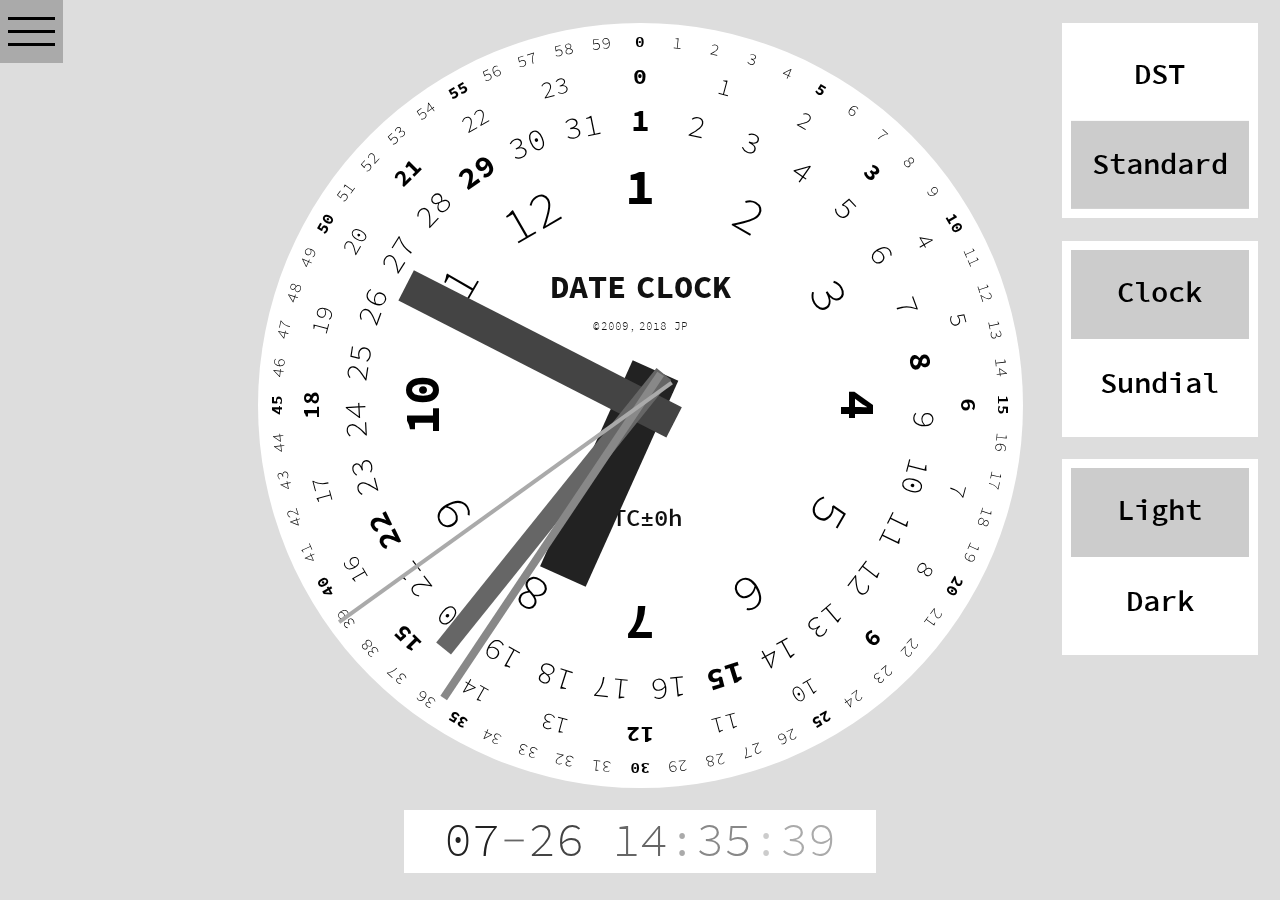
==== index.html @ 12a12283 "Update favicon per RFG. Fix DST bug." ====
<!DOCTYPE html>
<html lang="en">
    <head>
        <meta charset="UTF-8">
        <title>Date Clock | Analog layers of date and time. An holistic horologe of cyclic progression.</title>

        <!-- Base appearance. -->
        <meta name="viewport" content="initial-scale=1.0">
        <meta name="mobile-web-app-capable" content="yes">
        <meta name="apple-mobile-web-app-capable" content="yes">
        <meta name="apple-mobile-web-app-status-bar-style" content="black">
        <meta name="msapplication-navbutton-color" content="#777777">

        <!-- realfavicongenerator.net -->
        <link rel="apple-touch-icon" sizes="180x180" href="/apple-touch-icon.png?v=kPxzkAPK08">
        <link rel="icon" type="image/png" sizes="32x32" href="/favicon-32x32.png?v=kPxzkAPK08">
        <link rel="icon" type="image/png" sizes="16x16" href="/favicon-16x16.png?v=kPxzkAPK08">
        <link rel="manifest" href="/manifest.json?v=kPxzkAPK08">
        <link rel="mask-icon" href="/safari-pinned-tab.svg?v=kPxzkAPK08" color="#777777">
        <link rel="shortcut icon" href="/favicon.ico?v=kPxzkAPK08">
        <meta name="apple-mobile-web-app-title" content="Date Clock">
        <meta name="application-name" content="Date Clock">
        <meta name="msapplication-TileColor" content="#777777">
        <meta name="theme-color" content="#777777">

        <!-- SEO & share. -->
        <meta name="robots" content="index, follow">
        <meta name="description" content="Touch hands or digits to show names. Toggle time, orientation, and theme. Each dial is centrally aligned on its origin.">
        <meta name="keywords" content="lunisolar, lunasolar, lunarsolar, lunar solar, calendar clock, alternative calendar, alternative clock, analog calendar, analog clock, animated calendar, horologe, horological, horology, horologist, what time is it, what is time, natural time, cyclic time, holistic time, date time, datetime, date clock, dateclock second, minute, hour, day, month, dst, daylight saving time, daylight savings time, daylight shifting time, daylight shifted time, daylight shift time, dst, standard time, st, gregorian month, lunar month">
        <meta name="author" content="JP">
        <link rel="canonical" href="https://dateclock.net/">
        <meta property="og:type" content="website">
        <meta property="og:title" content="Date Clock">
        <meta property="og:description" content="Analog layers of date and time. An holistic horologe of cyclic progression. Touch hands or digits to show names. Toggle months, time, orientation, and theme. Each dial is centrally aligned on its origin.">
        <meta property="og:url" content="https://dateclock.net/">
        <meta property="og:image" content="https://dateclock.net/dateclock-preview.png">
        <meta property="og:image" content="https://dateclock.net/dateclock-dark-preview.png">
        <meta name="twitter:card" content="summary_large_image">
        <meta name="twitter:title" content="Date Clock">
        <meta name="twitter:description" content="Analog layers of date and time. An holistic horologe of cyclic progression. Toggle time, orientation, and theme.">
        <meta name="twitter:site" content="@DateClock">
        <meta name="twitter:image" content="https://dateclock.net/dateclock-preview.png">
        <script type="application/ld+json">
            {
                "@context": "http://schema.org",
                "@type": "WebSite",
                "name": "Date Clock",
                "description": "Analog layers of date and time. An holistic horologe of cyclic progression.",
                "url": "https://dateclock.net/",
                "sameAs": [
                    "https://twitter.com/DateClock",
                    "https://www.facebook.com/DateClock/"
                ],
                "logo": "https://dateclock.net/dateclock-logo-1.png",
                "image": [
                    "https://dateclock.net/screenshots/dateclock-dark.png",
                    "https://dateclock.net/screenshots/dateclock-highlight.png",
                    "https://dateclock.net/screenshots/dateclock-info-dark.png",
                    "https://dateclock.net/screenshots/dateclock-info.png",
                    "https://dateclock.net/screenshots/dateclock-sundial.png",
                    "https://dateclock.net/screenshots/dateclock-wide-dark.png",
                    "https://dateclock.net/screenshots/dateclock-wide.png",
                    "https://dateclock.net/screenshots/dateclock.png"
                ]
            }
        </script>

        <!-- Styles & scripts. -->
        <link rel="stylesheet" type="text/css" href="reset.css">
        <link rel="stylesheet" type="text/css" href="dateclock.css">
        <script async src="dateclock.js"></script>

        <!-- Analytics. -->
        <script async src="https://www.googletagmanager.com/gtag/js?id=UA-45587209-3"></script>
        <script>
            window.dataLayer = window.dataLayer || [];
            function gtag(){dataLayer.push(arguments);}
            gtag('js', new Date());
            gtag('config', 'UA-45587209-3');
        </script>

    </head>
    <body>
        <div class="wrap">

            <input id="toggle-panel" type="checkbox">
            <input id="toggle-month" type="checkbox">
            <input id="toggle-time" type="checkbox">
            <input id="toggle-orientation" type="checkbox">
            <input id="toggle-theme" type="checkbox">

            <div class="bg"></div>
            <div class="fg closed" id="fg"></div>

            <div class="panel" id="panel">
                <h1 class="panel-brand">DATE&#xa0;CLOCK</h1>
                <p class="panel-p">Analog layers of date and time. An holistic horologe of cyclic progression.</p>
                <p class="panel-p">Touch hands or digits to show names.</p>
                <p class="panel-p">Toggle:</p>
                <ul class="panel-ul">
                    <!-- <li class="panel-li">Gregorian vs lunar months.</li> -->
                    <li class="panel-li">Daylight Shifting (&#x201c;Saving&#x201d;) vs Standard&#xa0;Time.</li>
                    <li class="panel-li">Origin at top vs bottom.</li>
                    <li class="panel-li">Colors.</li>
                </ul>
                <p class="panel-p">Each dial is centrally aligned on its origin:</p>
                <ul class="panel-ul">
                    <li class="panel-li">First second of a minute is zero.</li>
                    <li class="panel-li">First minute of an hour is zero.</li>
                    <li class="panel-li">First hour of a day is zero.</li>
                    <li class="panel-li">First day of a month is one.</li>
                    <li class="panel-li">First month of a year is one.</li>
                </ul>
                <p class="panel-p panel-copyright">&#xa9;&#x200A;2009,&#x2004;2018&#x0020;JP</p>
                <p class="panel-p panel-email"><a href="#email" onclick="this.href = 'mailto:' + this.innerHTML.split('').reverse().join('')" style="unicode-bidi: bidi-override; direction: rtl;" target="_blank" title=".Send an email">moc.liamg@kcolcetad</a>&#x200E;</p>
                <nav style="display:none;"><a href="sketches/index.html" title="View sketches.">Sketches</a></nav>
            </div>

            <label class="toggle-label-panel" id="toggle-label-panel" for="toggle-panel" title="View Info"><span></span></label>

            <div class="dial">
                <p class="supertitle" id="supertitle-month">Month</p>
                <p class="supertitle" id="supertitle-day">Day</p>
                <p class="supertitle" id="supertitle-hour">Hour</p>
                <p class="supertitle" id="supertitle-minute">Minute</p>
                <p class="supertitle" id="supertitle-second">Second</p>

                <h1 class="dial-brand">DATE&#x2004;CLOCK</h1>
                <p class="dial-copyright">&#xa9;&#x200A;2009,&#x2004;2018&#x0020;JP</p>
                <p class="utc-offset" id="utc-offset">UTC&#xb1;0.0h</p>
            </div>

            <div class="display-analog">
                <div class="rule rule-hori"></div>
                <div class="rule rule-vert"></div>

                <p class="pip pip-month" id="pip-month"></p>
                <p class="pip pip-day" id="pip-day"></p>
                <p class="pip pip-hour" id="pip-hour"></p>
                <p class="pip pip-minute" id="pip-minute"></p>

                <div class="hand focal hand-month" id="hand-month"></div>
                <div class="hand focal hand-day" id="hand-day"></div>
                <div class="hand focal hand-hour" id="hand-hour"></div>
                <div class="hand focal hand-minute" id="hand-minute"></div>
                <div class="hand focal hand-second" id="hand-second"></div>
            </div>

            <p class="display-digital"><span class="digit focal digit-month" id="digit-month">00</span><span class="digit digit-hyphen">&#x2010;</span><span class="digit focal digit-day" id="digit-day">00</span><span class="digit">&#x2004;&#x2004;</span><span class="digit focal digit-hour" id="digit-hour">00</span><span class="digit digit-colon-1">&#x3a;</span><span class="digit focal digit-minute" id="digit-minute">00</span><span class="digit digit-colon-2">&#x3a;</span><span class="digit focal digit-second" id="digit-second">00</span></p>

            <div class="sep-hori"></div>

            <div class="toggle-label-setting-wrap">
                <!-- <label class="toggle-label-setting" id="toggle-label-month" for="toggle-month" title="Toggle Month"><span>Gregorian</span><span>Lunar</span></label> -->
                <label class="toggle-label-setting" id="toggle-label-time" for="toggle-time" title="Toggle Time"><span>DST</span><span>Standard</span></label>
                <label class="toggle-label-setting" id="toggle-label-orientation" for="toggle-orientation" title="Toggle Orientation"><span>Clock</span><span>Sundial</span></label>
                <label class="toggle-label-setting" id="toggle-label-theme" for="toggle-theme" title="Toggle Theme"><span>Light</span><span>Dark</span></label>
            </div>

            <div class="ios-prompt" id="ios-prompt">
                <button class="ios-prompt-close" id="ios-prompt-close" title="Close.">&#x2573;</button>
                <p class="ios-prompt-p">Tap <span class="ios-share">Share</span> then <span class="ios-a2hs">Add to Home Screen</span> to save this app.</p>
            </div>

        </div>
    </body>
</html>
---- dateclock.css ----
@charset 'UTF-8';
/* Date Clock. (c) JP 2009 (concept), 2018 (code). */
/*
    csslint
    adjoining-classes: false,
    font-sizes: false,
    ids: false,
    qualified-headings: false,
    unique-headings: false,
*/
@font-face {
    font-family: 'Source Code Pro';
    font-style: normal;
    font-weight: 300;
    src: url('fonts/sourcecodepro-light-webfont.woff2') format('woff2'),
         url('fonts/sourcecodepro-light-webfont.woff') format('woff');
    unicode-range: U+0020-007F, U+00A0-00FF, U+2000-206F; /* Basic Latin, Latin-1 Supplement, General Punctuation */
}
@font-face {
    font-family: 'Source Code Pro';
    font-style: normal;
    font-weight: 600;
    src: url('fonts/sourcecodepro-semibold-webfont.woff2') format('woff2'),
         url('fonts/sourcecodepro-semibold-webfont.woff') format('woff');
    unicode-range: U+0020-007F, U+00A0-00FF, U+2000-206F; /* Basic Latin, Latin-1 Supplement, General Punctuation */
}
@font-face {
    font-family: 'Source Code Pro';
    font-style: normal;
    font-weight: 700;
    src: url('fonts/sourcecodepro-bold-webfont.woff2') format('woff2'),
         url('fonts/sourcecodepro-bold-webfont.woff') format('woff');
    unicode-range: U+0020-007F, U+00A0-00FF, U+2000-206F; /* Basic Latin, Latin-1 Supplement, General Punctuation */
}
*, *::before, *::after { /* csslint allow: universal-selector */
    box-sizing: border-box;
}
body {
    background-color: #777;
    font-family: 'Source Code Pro', monospace;
    font-size: 0;
    text-align: center;
    -o-user-select: none;
    -ms-user-select: none;
    -moz-user-select: none;
    -webkit-user-select: none;
    user-select: none;
}
input {
    margin: 0;
    opacity: 0;
    position: fixed;
    z-index: -10;
}
.wrap {
    bottom: 0;
    height: 140vw;
    left: 0;
    margin: auto;
    position: absolute;
    right: 0;
    top: 0;
}
.bg,
.fg {
    bottom: 0;
    left: 0;
    position: fixed;
    right: 0;
    top: 0;
}
.bg {
    background-color: #222;
    transition: background-color 0.25s;
    z-index: -1;
}
.fg {
    background-color: #777;
    opacity: 0;
    pointer-events: none;
    transition: opacity 0.75s, z-index 1s;
    z-index: -10;
}
.fg.closed {
    opacity: 1;
    z-index: 30;
}
.fg.closed ~ .display-analog {
    transform: rotate(90deg);
}
#toggle-theme:checked ~ .bg {
    background-color: #ddd;
}
.panel {
    background-color: rgb(34, 34, 34);
    background-color: rgba(34, 34, 34, 0.95);
    bottom: 0;
    color: #fff;
    font-size: 5vw;
    font-weight: 300;
    height: 100%;
    left: 0;
    line-height: 1.33;
    overflow: scroll;
    -ms-overflow-scrolling: touch;
    -moz-overflow-scrolling: touch;
    -webkit-overflow-scrolling: touch;
    overflow-scrolling: touch; /* csslint allow: known-properties */
    padding: 16vw;
    position: fixed;
    text-align: left;
    top: 0;
    transform: translateX(-100%);
    transition: background-color 0.25s, color 0.25s, transform 0.25s;
    width: 100%;
    z-index: 10;
}
#toggle-panel:checked ~ .panel {
    transform: translateX(0);
}
#toggle-theme:checked ~ .panel {
    background-color: rgb(255, 255, 255);
    background-color: rgba(255, 255, 255, 0.95);
    color: #000;
}
.panel-brand,
.panel-p,
.panel-ul {
    margin: 5vw 0;
}
.panel-brand {
    font-size: 133%;
    font-weight: 700;
    margin-top: 0;
}
.panel-ul {
    margin-top: -1.25vw;
}
.panel-li {
    list-style-position: inside;
    list-style-type: circle;
    margin: 2.5vw 0;
    padding-left: 5.5vw;
    text-indent: -5vw;
}
.panel-copyright,
.panel-email {
    font-size: 75%;
}
.panel-email {
    font-weight: 700;
    margin-bottom: 0;
}
.panel-email > a {
    color: #fff;
    position: relative;
    text-decoration: none;
}
.panel-email > a::after {
    background-color: #fff;
    bottom: 0;
    content: '';
    height: 0.1em;
    left: 0;
    opacity: 0;
    position: absolute;
    right: 0;
    transition: opacity 0.25s;
}
.panel-email > a:hover::after,
.panel-email > a:focus::after,
.panel-email > a:active::after {
    opacity: 1;
}
#toggle-theme:checked ~ .panel > .panel-email > a {
    color: #000;
}
#toggle-theme:checked ~ .panel > .panel-email > a::after {
    background-color: #000;
}
.toggle-label-panel {
    background-color: #000;
    cursor: pointer;
    height: 13.1vw;
    left: 0;
    position: fixed;
    top: 0;
    transition: background-color 0.25s;
    width: 13.1vw;
    z-index: 20;
}
.toggle-label-panel:active {
    background-color: #333;
}
#toggle-theme:checked ~ .toggle-label-panel {
    background-color: #aaa;
}
#toggle-theme:checked ~ .toggle-label-panel:active {
    background-color: #eee;
}
.toggle-label-panel::before,
.toggle-label-panel span,
.toggle-label-panel::after {
    background-color: #fff;
    content: '';
    height: 5%;
    left: 12.5%;
    position: absolute;
    transition: background-color 0.25s, transform 0.25s;
    width: 75%;
}
.toggle-label-panel::before {
    top: 27.5%;
}
.toggle-label-panel span {
    top: 47.5%;
}
.toggle-label-panel::after {
    top: 67.5%;
}
#toggle-theme:checked ~ .toggle-label-panel::before,
#toggle-theme:checked ~ .toggle-label-panel span,
#toggle-theme:checked ~ .toggle-label-panel::after {
    background-color: #000;
}
#toggle-panel:checked ~ .toggle-label-panel::before {
    transform: translate(0%, 400%) rotate(45deg);
}
#toggle-panel:checked ~ .toggle-label-panel span {
    transform: translateX(-120%);
}
#toggle-panel:checked ~ .toggle-label-panel::after {
    transform: translate(0%, -400%) rotate(-45deg);
}
.dial {
    background-color: #000;
    border-radius: 50%;
    color: #eee;
    height: 97vw;
    left: 0;
    margin: 2vw auto;
    position: absolute;
    right: 0;
    top: 0;
    transition: background-color 0.25s, color 0.25s;
    width: 97vw;
}
#toggle-theme:checked ~ .dial {
    background-color: #fff;
    color: #111;
}
.dial-brand,
.dial-copyright,
.utc-offset {
    left: 0;
    position: absolute;
    right: 0;
    width: 100%;
}
.dial-brand {
    font-size: 4.125vw;
    font-weight: 700;
    line-height: 1.125;
    top: 32.5%;
}
.dial-copyright {
    font-size: 2.33vw;
    font-weight: 300;
    top: 38.5%;
}
.utc-offset {
    bottom: 33.5%;
    font-size: 3.25vw;
    font-weight: 600;
}
.display-analog {
    border-radius: 50%;
    color: #fff;
    height: 97vw;
    margin: 2vw auto;
    position: relative;
    transform: rotate(180deg);
    transition: background-color 0.25s, color 0.25s, transform 1s;
    width: 97vw;
}
#toggle-orientation:checked ~ .display-analog {
    transform: rotate(0);
}
#toggle-theme:checked ~ .display-analog {
    color: #000;
}
.display-digital {
    background-color: #000;
    display: inline-block;
    font-size: 7vw;
    font-weight: 300;
    margin: 0 auto;
    padding: 1.25vw 6.75vw;
    transition: background-color 0.25s;
}
#toggle-theme:checked ~ .display-digital {
    background-color: #fff;
}
.rule {
    background-color: red;
    display: none;
    position: absolute;
}
.rule-hori {
    height: 0.2%;
    top: 49.9%;
    width: 100%;
}
.rule-vert {
    height: 100%;
    left: 49.9%;
    width: 0.2%;
}
.pip {
    left: 50%;
    position: absolute;
}
.pip-month {
    font-size: 6vw;
    height: 31.5%; /* 50% - top */
    top: 18.5%;
    width: 31.5%; /* same as height */
}
.pip-day {
    font-size: 4vw;
    height: 39%;
    top: 11%;
    width: 39%;
}
.pip-hour {
    font-size: 3vw;
    height: 44.5%;
    top: 5.5%;
    width: 44.5%;
}
.pip-minute {
    font-size: 2vw;
    height: 48.5%;
    top: 1.5%;
    width: 48.5%;
}
.pip > span,
.pip > strong {
    font-weight: 300;
    height: 100%;
    left: -15%;
    position: absolute;
    transform-origin: 50% 100%;
    width: 30%;
}
.pip > strong {
    font-weight: 700
}
.hand {
    position: absolute;
    transition: background-color 0.25s;
}
.hand-month {
    background-color: #ddd;
    height: 29.5%; /* 55% - top */
    left: 46.75%; /* 50% - width / 2 */
    top: 25.5%;
    transform: rotate(0);
    transform-origin: 50% 83.1%; /* 50% eyeball% */
    width: 6.5%;
}
#toggle-theme:checked ~ .display-analog > .hand-month {
    background-color: #222;
}
.hand-day {
    background-color: #bbb;
    height: 39.4%;
    left: 47.75%;
    top: 15.6%;
    transform: rotate(0);
    transform-origin: 50% 87.2%;
    width: 4.5%;
}
#toggle-theme:checked ~ .display-analog > .hand-day {
    background-color: #444;
}
.hand-hour {
    background-color: #999;
    height: 46%;
    left: 48.75%;
    top: 9%;
    transform: rotate(0);
    transform-origin: 50% 89%;
    width: 2.5%;
}
#toggle-theme:checked ~ .display-analog > .hand-hour {
    background-color: #666;
}
.hand-minute {
    background-color: #777;
    height: 51%;
    left: 49.5%;
    top: 4%;
    transform: rotate(0);
    transform-origin: 50% 90.3%;
    width: 1%;
}
#toggle-theme:checked ~ .display-analog > .hand-minute {
    background-color: #888;
}
.hand-second {
    background-color: #555;
    height: 53.6%;
    left: 49.875%;
    top: 1.4%;
    transform: rotate(0);
    transform-origin: 50% 90.7%;
    width: 0.5%;
}
#toggle-theme:checked ~ .display-analog > .hand-second {
    background-color: #aaa;
}
.supertitle {
    background-color: #333;
    color: #fff;
    font-size: 6vw;
    font-weight: 600;
    left: 36.75%;
    opacity: 0;
    padding: 1% 0;
    position: absolute;
    top: -1%;
    transition: background-color 0.25s, color 0.25s, opacity 0.25s;
    width: 26.5%;
    z-index: 1;
}
#toggle-theme:checked ~ .dial > .supertitle {
    background-color: #ccc;
    color: #000;
}
.supertitle.focus {
    opacity: 1;
}
#supertitle-month {
    left: 38.5%;
    width: 23%;
}
#supertitle-day {
    left: 42%;
    width: 16%;
}
#supertitle-hour {
    left: 40.25%;
    width: 19.5%;
}
.digit {
    display: inline-block;
    transition: color 0.25s;
}
.digit-month {
    color: #ddd;
}
#toggle-theme:checked ~ .display-digital > .digit-month {
    color: #222;
}
.digit-hyphen {
    color: #999;
}
#toggle-theme:checked ~ .display-digital > .digit-hyphen {
    color: #666;
}
.digit-day {
    color: #bbb;
}
#toggle-theme:checked ~ .display-digital > .digit-day {
    color: #444;
}
.digit-hour {
    color: #999;
}
#toggle-theme:checked ~ .display-digital > .digit-hour {
    color: #666;
}
.digit-colon-1 {
    color: #555;
}
#toggle-theme:checked ~ .display-digital > .digit-colon-1 {
    color: #aaa;
}
.digit-minute {
    color: #777;
}
#toggle-theme:checked ~ .display-digital > .digit-minute {
    color: #888;
}
.digit-colon-2 {
    color: #333;
}
#toggle-theme:checked ~ .display-digital > .digit-colon-2 {
    color: #ccc;
}
.digit-second {
    color: #555;
}
#toggle-theme:checked ~ .display-digital > .digit-second {
    color: #aaa;
}
.focal {
    cursor: pointer;
    outline-color: rgba(204, 204, 204, 0);
    outline-offset: 0.5vw;
    outline-style: double;
    outline-width: 0;
    transition: outline-width 0.25s;
}
.focal.focus {
    outline-color: rgba(204, 204, 204, 1);
    outline-width: 1vw;
}
#toggle-theme:checked ~ * > .focal {
    outline-color: rgba(119, 119, 119, 0);
}
#toggle-theme:checked ~ * > .focal.focus {
    outline-color: rgba(119, 119, 119, 1);
}
.sep-hori {
    display: block;
}
.toggle-label-setting-wrap {
    position: relative;
}
.toggle-label-setting {
    background-color: #000;
    color: #fff;
    cursor: pointer;
    display: inline-block;
    font-size: 3.4vw;
    font-weight: 600;
    height: 22.5vw;
    margin: 2vw 1vw;
    position: relative;
    transition: background-color 0.25s, color 0.25s;
    width: 22.5vw;
}
.toggle-label-setting::before {
    background-color: #333;
    content: '';
    height: calc(50% - 1vw);
    left: 1vw;
    position: absolute;
    right: 1vw;
    transform: translateY(calc(100% + 1vw));
    transition: background-color 0.25s, transform 0.25s;
}
.toggle-label-setting span {
    bottom: auto;
    height: 50%;
    left: 0;
    line-height: 12vw;
    position: absolute;
    right: 0;
    top: 0;
}
.toggle-label-setting span:last-child {
    bottom: 0;
    line-height: 10vw;
    top: auto;
}
#toggle-theme:checked ~ .toggle-label-setting-wrap > .toggle-label-setting {
    background-color: #fff;
    color: #000;
}
#toggle-theme:checked ~ .toggle-label-setting-wrap > .toggle-label-setting::before {
    background-color: #ccc;
}
#toggle-month:checked ~ .toggle-label-setting-wrap > #toggle-label-month::before {
    transform: translateY(1vw);
}
#toggle-time:checked ~ .toggle-label-setting-wrap > #toggle-label-time::before {
    transform: translateY(1vw);
}
#toggle-orientation:checked ~ .toggle-label-setting-wrap > #toggle-label-orientation::before {
    transform: translateY(1vw);
}
#toggle-theme:checked ~ .toggle-label-setting-wrap > #toggle-label-theme::before {
    transform: translateY(1vw);
}
#toggle-month:active ~ .toggle-label-setting-wrap > #toggle-label-month {
    background-color: #111;
}
#toggle-time:active ~ .toggle-label-setting-wrap > #toggle-label-time {
    background-color: #111;
}
#toggle-orientation:active ~ .toggle-label-setting-wrap > #toggle-label-orientation {
    background-color: #111;
}
#toggle-theme:active ~ .toggle-label-setting-wrap > #toggle-label-theme {
    background-color: #111;
}
#toggle-month:active ~ #toggle-theme:checked ~ .toggle-label-setting-wrap > #toggle-label-month {
    background-color: #eee;
}
#toggle-time:active ~ #toggle-theme:checked ~ .toggle-label-setting-wrap > #toggle-label-time {
    background-color: #eee;
}
#toggle-orientation:active ~ #toggle-theme:checked ~ .toggle-label-setting-wrap > #toggle-label-orientation {
    background-color: #eee;
}
#toggle-theme:active ~ #toggle-theme:checked ~ .toggle-label-setting-wrap > #toggle-label-theme {
    background-color: #eee;
}
.ios-prompt {
    background-color: #eee;
    bottom: -40px;
    font-family: sans-serif;
    font-weight: 300;
    height: 40px;
    left: 0;
    opacity: 0;
    position: fixed;
    right: 0;
    transition: opacity 0.25s, transform 0.25s;
    z-index: 10;
}
.ios-prompt.open {
    opacity: 1;
    transform: translateY(-40px);
}
.ios-prompt-close {
    background: 0;
    border: 0;
    float: left;
    font-size: 15px;
    height: 100%;
    width: 40px;
}
.ios-prompt-p {
    font-size: 1rem;
    height: 100%;
    line-height: 40px;
    padding-right: 10px;
}
.ios-share, .ios-a2hs {
    background-position: 0 0;
    background-repeat: no-repeat;
    display: inline-block;
    overflow: hidden;
    text-indent: 100%;
    vertical-align: middle;
    white-space: nowrap;
}
.ios-share {
    background-image: url('ios-share.svg');
    background-size: 15px 20px;
    height: 20px;
    margin: 0 1px 5px;
    width: 15px;
}
.ios-a2hs {
    background-image: url('ios-a2hs.svg');
    background-size: 20px 20px;
    height: 20px;
    margin: 0 1px 3px;
    width: 20px;
}
@media screen and (min-aspect-ratio: 3/4) {
    .wrap {
        height: 100vh;
    }
    .panel {
        font-size: 2.25vh;
        padding: 9vh;
    }
    .panel-brand,
    .panel-p,
    .panel-ul,
    .panel-copyright {
        margin: 2.5vh 0;
    }
    .panel-ul {
        margin-top: -0.625vh;
    }
    .panel-li {
        margin: 1.25vh 0;
        padding-left: 3.5vh;
        text-indent: -3.125vh;
    }
    .toggle-label-panel {
        height: 7vh;
        width: 7vh;
    }
    .dial,
    .display-analog {
        height: 70vh;
        margin: 1.5vh auto;
        width: 70vh;
    }
    .dial-brand {
        font-size: 3vh;
    }
    .dial-copyright {
        font-size: 1.125vh;
        top: 39%;
    }
    .utc-offset {
        font-size: 2.4vh;
    }
    .display-digital {
        font-size: 5.125vh;
        padding: 0.75vh 4.4vh 0.67vh;
    }
    .pip-month {
        font-size: 4.4vh;
    }
    .pip-day {
        font-size: 2.9vh;
    }
    .pip-hour {
        font-size: 2.25vh;
    }
    .pip-minute {
        font-size: 1.5vh;
    }
    .supertitle {
        font-size: 4.5vh;
    }
    .digit {
        padding: 0 0 0.25vh;
    }
    .focal.focus {
        outline-offset: 0.5vh;
        outline-width: 0.6vh;
    }
    .toggle-label-setting {
        font-size: 2.6vh;
        height: 16.3vh;
        margin: 1.5vh 0.75vh;
        width: 16.3vh;
    }
    .toggle-label-setting::before {
        height: calc(50% - 0.5vh);
        left: 0.5vh;
        right: 0.5vh;
        transform: translateY(calc(100% + 0.5vh));
    }
    .toggle-label-setting span {
        line-height: 8.5vh;
    }
    .toggle-label-setting span:last-child {
        line-height: 8vh;
    }
    #toggle-month:checked ~ .toggle-label-setting-wrap > #toggle-label-month::before {
        transform: translateY(0.5vh);
    }
    #toggle-time:checked ~ .toggle-label-setting-wrap > #toggle-label-time::before {
        transform: translateY(0.5vh);
    }
    #toggle-orientation:checked ~ .toggle-label-setting-wrap > #toggle-label-orientation::before {
        transform: translateY(0.5vh);
    }
    #toggle-theme:checked ~ .toggle-label-setting-wrap > #toggle-label-theme::before {
        transform: translateY(0.5vh);
    }
}
@media screen and (min-aspect-ratio: 4/3) {
    .dial,
    .display-analog {
        height: 85vh;
        margin: 2.5vh auto;
        width: 85vh;
    }
    .dial-brand {
        font-size: 3.5vh;
    }
    .dial-copyright {
        font-size: 1.25vh;
    }
    .utc-offset {
        font-size: 2.67vh;
    }
    .display-digital {
        font-size: 5.2vh;
        padding: 0.9vh 4.4vh 0.67vh;
    }
    .pip-month {
        font-size: 5.5vh;
    }
    .pip-day {
        font-size: 3.4vh;
    }
    .pip-hour {
        font-size: 2.6vh;
    }
    .pip-minute {
        font-size: 1.8vh;
    }
    .supertitle {
        font-size: 5vh;
    }
    .toggle-label-setting-wrap {
        position: absolute;
        right: 2.5vh;
        top: 2.5vh;
        width: 21.75vh;
    }
    .toggle-label-setting {
        height: 21.75vh;
        margin: 0 0 2.5vh 0;
        right: 0;
        width: 21.75vh;
        z-index: 1;
    }
    .toggle-label-setting {
        font-size: 3.2vh;
    }
    .toggle-label-setting::before {
        height: calc(50% - 1vh);
        left: 1vh;
        right: 1vh;
        transform: translateY(calc(100% + 1vh));
    }
    .toggle-label-setting span {
        line-height: 11.5vh;
    }
    .toggle-label-setting span:last-child {
        line-height: 10vh;
    }
    #toggle-month:checked ~ .toggle-label-setting-wrap > #toggle-label-month::before {
        transform: translateY(1vh);
    }
    #toggle-time:checked ~ .toggle-label-setting-wrap > #toggle-label-time::before {
        transform: translateY(1vh);
    }
    #toggle-orientation:checked ~ .toggle-label-setting-wrap > #toggle-label-orientation::before {
        transform: translateY(1vh);
    }
    #toggle-theme:checked ~ .toggle-label-setting-wrap > #toggle-label-theme::before {
        transform: translateY(1vh);
    }
}
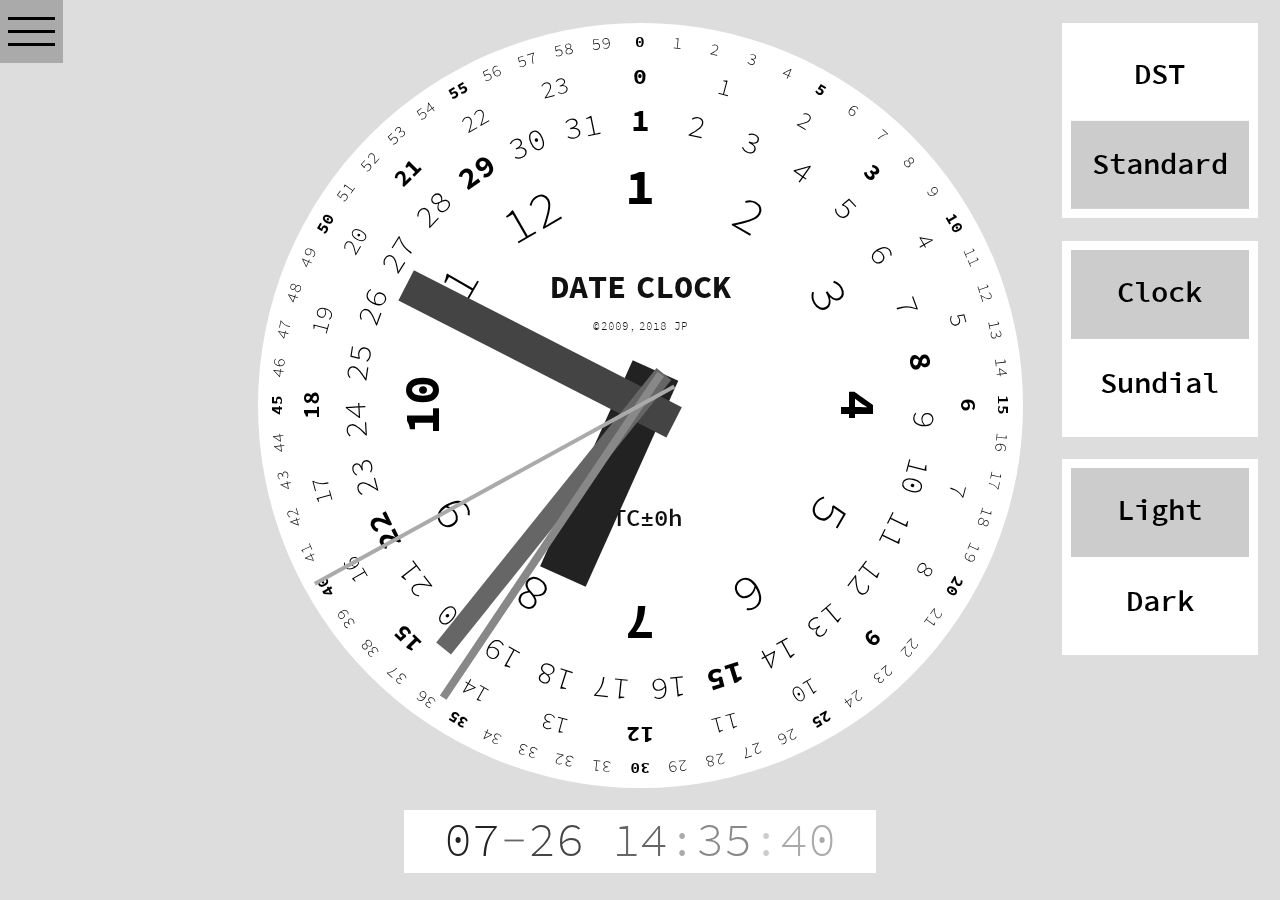
==== commit c47a25bc: "Add reset button." ====
--- a/index.html
+++ b/index.html
@@ -90,7 +90,7 @@
             <input id="toggle-theme" type="checkbox">
 
             <div class="bg"></div>
-            <div class="fg closed" id="fg"></div>
+            <div class="fg upfront" id="fg"></div>
 
             <div class="panel" id="panel">
                 <h1 class="panel-brand">DATE&#xa0;CLOCK</h1>
@@ -112,11 +112,12 @@
                     <li class="panel-li">First month of a year is one.</li>
                 </ul>
                 <p class="panel-p panel-copyright">&#xa9;&#x200A;2009,&#x2004;2018&#x0020;JP</p>
-                <p class="panel-p panel-email"><a href="#email" onclick="this.href = 'mailto:' + this.innerHTML.split('').reverse().join('')" style="unicode-bidi: bidi-override; direction: rtl;" target="_blank" title=".Send an email">moc.liamg@kcolcetad</a>&#x200E;</p>
+                <p class="panel-p panel-email"><a href="#email" onclick="this.href = 'mailto:' + this.innerHTML.split('').reverse().join('')" style="unicode-bidi: bidi-override; direction: rtl;" target="_blank" title="Send Email">moc.liamg@kcolcetad</a>&#x200E;</p>
+                <button class="reset-button" id="reset-button" title="Reset Clock"><small>Reset Clock</small><span></span></button>
                 <nav style="display:none;"><a href="sketches/index.html" title="View sketches.">Sketches</a></nav>
             </div>
 
-            <label class="toggle-label-panel" id="toggle-label-panel" for="toggle-panel" title="View Info"><span></span></label>
+            <label class="toggle-label-panel" id="toggle-label-panel" for="toggle-panel" title="View Info"><small>View Info</small><span></span></label>
 
             <div class="dial">
                 <p class="supertitle" id="supertitle-month">Month</p>
--- a/dateclock.css
+++ b/dateclock.css
@@ -1,38 +1,36 @@
 @charset 'UTF-8';
 /* Date Clock. (c) JP 2009 (concept), 2018 (code). */
-/*
-    csslint
-    adjoining-classes: false,
-    font-sizes: false,
-    ids: false,
-    qualified-headings: false,
-    unique-headings: false,
-*/
+/* stylelint-disable no-descending-specificity */
 @font-face {
     font-family: 'Source Code Pro';
     font-style: normal;
     font-weight: 300;
-    src: url('fonts/sourcecodepro-light-webfont.woff2') format('woff2'),
-         url('fonts/sourcecodepro-light-webfont.woff') format('woff');
+    src:
+        url('fonts/sourcecodepro-light-webfont.woff2') format('woff2'),
+        url('fonts/sourcecodepro-light-webfont.woff') format('woff');
     unicode-range: U+0020-007F, U+00A0-00FF, U+2000-206F; /* Basic Latin, Latin-1 Supplement, General Punctuation */
 }
 @font-face {
     font-family: 'Source Code Pro';
     font-style: normal;
     font-weight: 600;
-    src: url('fonts/sourcecodepro-semibold-webfont.woff2') format('woff2'),
-         url('fonts/sourcecodepro-semibold-webfont.woff') format('woff');
+    src:
+        url('fonts/sourcecodepro-semibold-webfont.woff2') format('woff2'),
+        url('fonts/sourcecodepro-semibold-webfont.woff') format('woff');
     unicode-range: U+0020-007F, U+00A0-00FF, U+2000-206F; /* Basic Latin, Latin-1 Supplement, General Punctuation */
 }
 @font-face {
     font-family: 'Source Code Pro';
     font-style: normal;
     font-weight: 700;
-    src: url('fonts/sourcecodepro-bold-webfont.woff2') format('woff2'),
-         url('fonts/sourcecodepro-bold-webfont.woff') format('woff');
+    src:
+        url('fonts/sourcecodepro-bold-webfont.woff2') format('woff2'),
+        url('fonts/sourcecodepro-bold-webfont.woff') format('woff');
     unicode-range: U+0020-007F, U+00A0-00FF, U+2000-206F; /* Basic Latin, Latin-1 Supplement, General Punctuation */
 }
-*, *::before, *::after { /* csslint allow: universal-selector */
+*,
+*::before,
+*::after {
     box-sizing: border-box;
 }
 body {
@@ -81,11 +79,11 @@
     transition: opacity 0.75s, z-index 1s;
     z-index: -10;
 }
-.fg.closed {
+.fg.upfront {
     opacity: 1;
-    z-index: 30;
-}
-.fg.closed ~ .display-analog {
+    z-index: 20;
+}
+.fg.upfront ~ .display-analog {
     transform: rotate(90deg);
 }
 #toggle-theme:checked ~ .bg {
@@ -105,7 +103,7 @@
     -ms-overflow-scrolling: touch;
     -moz-overflow-scrolling: touch;
     -webkit-overflow-scrolling: touch;
-    overflow-scrolling: touch; /* csslint allow: known-properties */
+    overflow-scrolling: touch;
     padding: 16vw;
     position: fixed;
     text-align: left;
@@ -113,7 +111,7 @@
     transform: translateX(-100%);
     transition: background-color 0.25s, color 0.25s, transform 0.25s;
     width: 100%;
-    z-index: 10;
+    z-index: 30;
 }
 #toggle-panel:checked ~ .panel {
     transform: translateX(0);
@@ -143,13 +141,11 @@
     padding-left: 5.5vw;
     text-indent: -5vw;
 }
-.panel-copyright,
-.panel-email {
+.panel-copyright {
     font-size: 75%;
 }
 .panel-email {
     font-weight: 700;
-    margin-bottom: 0;
 }
 .panel-email > a {
     color: #fff;
@@ -177,6 +173,73 @@
 }
 #toggle-theme:checked ~ .panel > .panel-email > a::after {
     background-color: #000;
+}
+.reset-button {
+    background-color: #000;
+    border: 0;
+    cursor: pointer;
+    font-size: 0;
+    height: 13.1vw;
+    margin: 0;
+    padding: 0;
+    position: relative;
+    transition: background-color 0.25s;
+    width: 13.1vw;
+}
+.reset-button:active {
+    background-color: #333;
+}
+#toggle-theme:checked ~ .panel > .reset-button {
+    background-color: #aaa;
+}
+#toggle-theme:checked ~ .panel > .reset-button:active {
+    background-color: #eee;
+}
+.reset-button span {
+    border-bottom-color: #fff;
+    border-left-color: transparent;
+    border-radius: 50%;
+    border-right-color: #fff;
+    border-style: solid;
+    border-top-color: #fff;
+    border-width: 0.67vw;
+    bottom: 20%;
+    display: inline-block;
+    left: 20%;
+    position: absolute;
+    right: 20%;
+    top: 20%;
+    transform: rotate(0);
+    transition: transform 0.25s;
+}
+.reset-button span::before,
+.reset-button span::after {
+    background-color: #fff;
+    content: '';
+    left: 2.5%;
+    position: absolute;
+}
+.reset-button span::before {
+    height: 30%;
+    top: -7.5%;
+    width: 0.67vw;
+}
+.reset-button span::after {
+    height: 0.67vw;
+    top: 12.5%;
+    width: 30%;
+}
+#toggle-theme:checked ~ .panel > .reset-button span {
+    border-bottom-color: #000;
+    border-right-color: #000;
+    border-top-color: #000;
+}
+#toggle-theme:checked ~ .panel > .reset-button span::before,
+#toggle-theme:checked ~ .panel > .reset-button span::after {
+    background-color: #000;
+}
+.reset-button:active span {
+    transform: rotate(-90deg);
 }
 .toggle-label-panel {
     background-color: #000;
@@ -187,7 +250,7 @@
     top: 0;
     transition: background-color 0.25s;
     width: 13.1vw;
-    z-index: 20;
+    z-index: 40;
 }
 .toggle-label-panel:active {
     background-color: #333;
@@ -295,7 +358,7 @@
     font-size: 7vw;
     font-weight: 300;
     margin: 0 auto;
-    padding: 1.25vw 6.75vw;
+    padding: 2.19vw 6.75vw;
     transition: background-color 0.25s;
 }
 #toggle-theme:checked ~ .display-digital {
@@ -354,7 +417,7 @@
     width: 30%;
 }
 .pip > strong {
-    font-weight: 700
+    font-weight: 700;
 }
 .hand {
     position: absolute;
@@ -640,7 +703,8 @@
     line-height: 40px;
     padding-right: 10px;
 }
-.ios-share, .ios-a2hs {
+.ios-share,
+.ios-a2hs {
     background-position: 0 0;
     background-repeat: no-repeat;
     display: inline-block;
@@ -677,6 +741,9 @@
     .panel-copyright {
         margin: 2.5vh 0;
     }
+    .panel-brand {
+        margin-top: 0;
+    }
     .panel-ul {
         margin-top: -0.625vh;
     }
@@ -685,9 +752,19 @@
         padding-left: 3.5vh;
         text-indent: -3.125vh;
     }
+    .reset-button,
     .toggle-label-panel {
         height: 7vh;
         width: 7vh;
+    }
+    .reset-button span {
+        border-width: 0.33vh;
+    }
+    .reset-button span::before {
+        width: 0.33vh;
+    }
+    .reset-button span::after {
+        height: 0.33vh;
     }
     .dial,
     .display-analog {
@@ -804,15 +881,13 @@
         width: 21.75vh;
     }
     .toggle-label-setting {
+        font-size: 3.2vh;
         height: 21.75vh;
         margin: 0 0 2.5vh 0;
         right: 0;
         width: 21.75vh;
         z-index: 1;
     }
-    .toggle-label-setting {
-        font-size: 3.2vh;
-    }
     .toggle-label-setting::before {
         height: calc(50% - 1vh);
         left: 1vh;
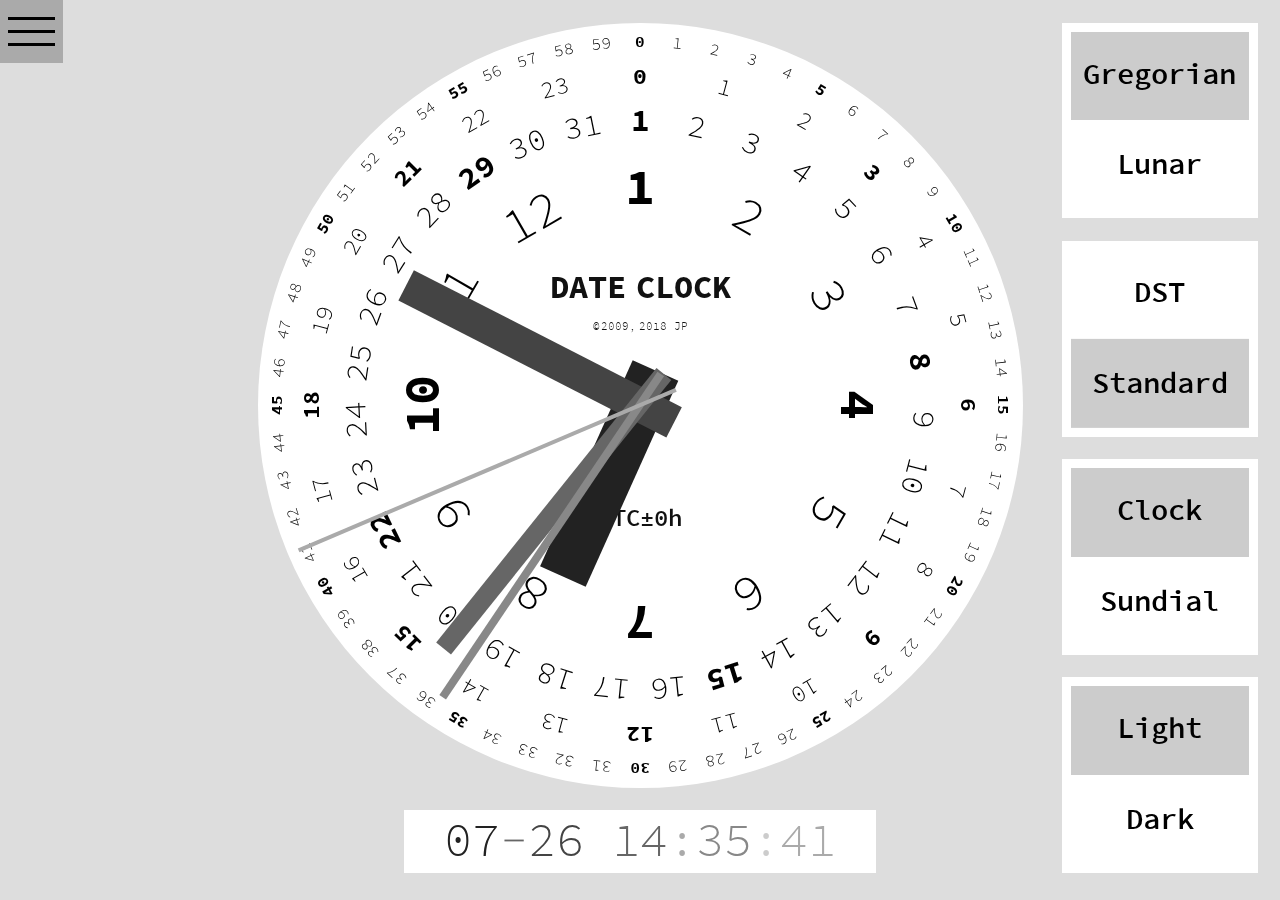
==== commit 81d78654: "Add ontouchstart to body for iOS reset button animation." ====
--- a/index.html
+++ b/index.html
@@ -25,8 +25,8 @@
 
         <!-- SEO & share. -->
         <meta name="robots" content="index, follow">
-        <meta name="description" content="Touch hands or digits to show names. Toggle time, orientation, and theme. Each dial is centrally aligned on its origin.">
-        <meta name="keywords" content="lunisolar, lunasolar, lunarsolar, lunar solar, calendar clock, alternative calendar, alternative clock, analog calendar, analog clock, animated calendar, horologe, horological, horology, horologist, what time is it, what is time, natural time, cyclic time, holistic time, date time, datetime, date clock, dateclock second, minute, hour, day, month, dst, daylight saving time, daylight savings time, daylight shifting time, daylight shifted time, daylight shift time, dst, standard time, st, gregorian month, lunar month">
+        <meta name="description" content="Touch hands or digits to show names. Toggle time, orientation, and theme. Each dial is centrally aligned on its origin. Lunar year is defined from the first moon to be full after winter solstice, to the last moon to be full on or before winter solstice.">
+        <meta name="keywords" content="lunisolar, lunasolar, lunarsolar, lunar solar, calendar clock, alternative calendar, alternative clock, analog calendar, analog clock, animated calendar, horologe, horological, horology, horologist, what time is it, what is time, natural time, cyclic time, holistic time, date time, datetime, date clock, dateclock second, minute, hour, day, month, dst, daylight saving time, daylight savings time, daylight shifting time, daylight shifted time, daylight shift time, dst, standard time, st, gregorian month, lunar month, lunation, moon, blue moon, betrayer moon, belewe moon, leap moon, intercalary moon">
         <meta name="author" content="JP">
         <link rel="canonical" href="https://dateclock.net/">
         <meta property="og:type" content="website">
@@ -80,7 +80,7 @@
         </script>
 
     </head>
-    <body>
+    <body ontouchstart="">
         <div class="wrap">
 
             <input id="toggle-panel" type="checkbox">
@@ -94,12 +94,12 @@
 
             <div class="panel" id="panel">
                 <h1 class="panel-brand">DATE&#xa0;CLOCK</h1>
-                <p class="panel-p">Analog layers of date and time. An holistic horologe of cyclic progression.</p>
+                <p class="panel-p">Analog layers of date and time. An holistic hor&#xad;o&#xad;loge of cyc&#xad;lic progression.</p>
                 <p class="panel-p">Touch hands or digits to show names.</p>
                 <p class="panel-p">Toggle:</p>
                 <ul class="panel-ul">
-                    <!-- <li class="panel-li">Gregorian vs lunar months.</li> -->
-                    <li class="panel-li">Daylight Shifting (&#x201c;Saving&#x201d;) vs Standard&#xa0;Time.</li>
+                    <li class="panel-li">Gregorian vs lunar months.</li>
+                    <li class="panel-li">Daylight Shifting (&#x201c;Saving&#x201d;) vs Stan&#xad;dard&#xa0;Time.</li>
                     <li class="panel-li">Origin at top vs bottom.</li>
                     <li class="panel-li">Colors.</li>
                 </ul>
@@ -111,8 +111,10 @@
                     <li class="panel-li">First day of a month is one.</li>
                     <li class="panel-li">First month of a year is one.</li>
                 </ul>
+                <p class="panel-p">Lunar year is defined from first moon full af&#xad;ter winter sol&#xad;stice, to last moon full on or before winter solstice.</p>
+                <p class="panel-p">Years with thirteen full moons count the first as zero, so as to leap (tra&#xad;di&#xad;tion&#xad;al blue, belewe, be&#xad;tray&#xad;er moon).</p>
                 <p class="panel-p panel-copyright">&#xa9;&#x200A;2009,&#x2004;2018&#x0020;JP</p>
-                <p class="panel-p panel-email"><a href="#email" onclick="this.href = 'mailto:' + this.innerHTML.split('').reverse().join('')" style="unicode-bidi: bidi-override; direction: rtl;" target="_blank" title="Send Email">moc.liamg@kcolcetad</a>&#x200E;</p>
+                <p class="panel-p panel-email"><a href="#email" onclick="this.href = 'mailto:' + this.innerHTML.split('').reverse().join('')" style="unicode-bidi:bidi-override;direction:rtl;" target="_blank" title="Send Email">moc.liamg@kcolcetad</a>&#x200E;</p>
                 <button class="reset-button" id="reset-button" title="Reset Clock"><small>Reset Clock</small><span></span></button>
                 <nav style="display:none;"><a href="sketches/index.html" title="View sketches.">Sketches</a></nav>
             </div>
@@ -152,7 +154,7 @@
             <div class="sep-hori"></div>
 
             <div class="toggle-label-setting-wrap">
-                <!-- <label class="toggle-label-setting" id="toggle-label-month" for="toggle-month" title="Toggle Month"><span>Gregorian</span><span>Lunar</span></label> -->
+                <label class="toggle-label-setting" id="toggle-label-month" for="toggle-month" title="Toggle Month"><span>Gregorian</span><span>Lunar</span></label>
                 <label class="toggle-label-setting" id="toggle-label-time" for="toggle-time" title="Toggle Time"><span>DST</span><span>Standard</span></label>
                 <label class="toggle-label-setting" id="toggle-label-orientation" for="toggle-orientation" title="Toggle Orientation"><span>Clock</span><span>Sundial</span></label>
                 <label class="toggle-label-setting" id="toggle-label-theme" for="toggle-theme" title="Toggle Theme"><span>Light</span><span>Dark</span></label>
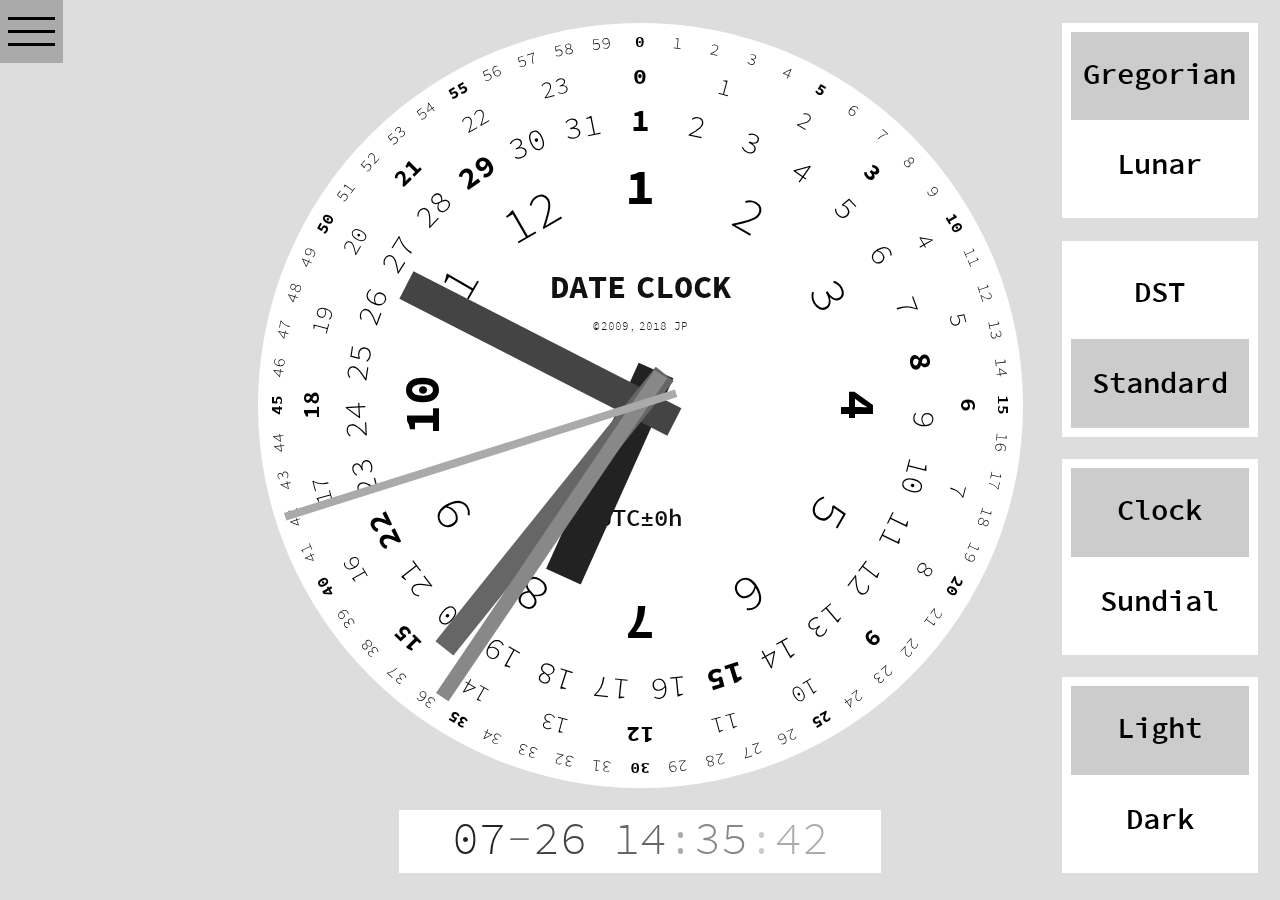
==== commit d7b99d21: "Add links to Twitter, Facebook, homesite." ====
--- a/index.html
+++ b/index.html
@@ -26,7 +26,7 @@
         <!-- SEO & share. -->
         <meta name="robots" content="index, follow">
         <meta name="description" content="Touch hands or digits to show names. Toggle time, orientation, and theme. Each dial is centrally aligned on its origin. Lunar year is defined from the first moon to be full after winter solstice, to the last moon to be full on or before winter solstice.">
-        <meta name="keywords" content="lunisolar, lunasolar, lunarsolar, lunar solar, calendar clock, alternative calendar, alternative clock, analog calendar, analog clock, animated calendar, horologe, horological, horology, horologist, what time is it, what is time, natural time, cyclic time, holistic time, date time, datetime, date clock, dateclock second, minute, hour, day, month, dst, daylight saving time, daylight savings time, daylight shifting time, daylight shifted time, daylight shift time, dst, standard time, st, gregorian month, lunar month, lunation, moon, blue moon, betrayer moon, belewe moon, leap moon, intercalary moon">
+        <meta name="keywords" content="analog, animated, calendar, cyclic, date clock, daylight saving time, gregorian, holistic, horologe, lunar, moon, natural time, solar, standard time, wristwatch">
         <meta name="author" content="JP">
         <link rel="canonical" href="https://dateclock.net/">
         <meta property="og:type" content="website">
@@ -71,12 +71,12 @@
         <script async src="dateclock.js"></script>
 
         <!-- Analytics. -->
-        <script async src="https://www.googletagmanager.com/gtag/js?id=UA-45587209-3"></script>
+        <script async src="https://www.googletagmanager.com/gtag/js?id=G-79M0MBZ7JD"></script>
         <script>
             window.dataLayer = window.dataLayer || [];
             function gtag(){dataLayer.push(arguments);}
             gtag('js', new Date());
-            gtag('config', 'UA-45587209-3');
+            gtag('config', 'G-79M0MBZ7JD');
         </script>
 
     </head>
@@ -113,8 +113,11 @@
                 </ul>
                 <p class="panel-p">Lunar year is defined from first moon full af&#xad;ter winter sol&#xad;stice, to last moon full on or before winter solstice.</p>
                 <p class="panel-p">Years with thirteen full moons count the first as zero, so as to leap (tra&#xad;di&#xad;tion&#xad;al blue, belewe, be&#xad;tray&#xad;er moon).</p>
-                <p class="panel-p panel-copyright">&#xa9;&#x200A;2009,&#x2004;2018&#x0020;JP</p>
-                <p class="panel-p panel-email"><a href="#email" onclick="this.href = 'mailto:' + this.innerHTML.split('').reverse().join('')" style="unicode-bidi:bidi-override;direction:rtl;" target="_blank" title="Send Email">moc.liamg@kcolcetad</a>&#x200E;</p>
+                <p class="panel-p panel-link"><a href="mailto:&#100;&#097;&#116;&#101;&#099;&#108;&#111;&#099;&#107;&#064;&#103;&#109;&#097;&#105;&#108;&#046;&#099;&#111;&#109;" target="_blank" title="Email">&#100;&#097;&#116;&#101;&#099;&#108;&#111;&#099;&#107;&#064;&#103;&#109;&#097;&#105;&#108;&#046;&#099;&#111;&#109;</a></p>
+                <p class="panel-p panel-link"><a href="https://twitter.com/DateClock" target="_blank" title="Visit">twitter.com/dateclock</a></p>
+                <p class="panel-p panel-link"><a href="https://www.facebook.com/DateClock/" target="_blank" title="Visit">facebook.com/dateclock</a></p>
+                <p class="panel-p panel-link"><a href="https://jtheletter.com/" target="_blank" title="Visit">jtheletter.com</a></p>
+                <p class="panel-p panel-copyright">&#xa9;&#x200A;2009,&#x2004;2018&#x0020;Jay Pea</p>
                 <button class="reset-button" id="reset-button" title="Reset Clock"><small>Reset Clock</small><span></span></button>
                 <nav style="display:none;"><a href="sketches/index.html" title="View sketches.">Sketches</a></nav>
             </div>
--- a/dateclock.css
+++ b/dateclock.css
@@ -52,7 +52,7 @@
 }
 .wrap {
     bottom: 0;
-    height: 140vw;
+    height: 140.5vw;
     left: 0;
     margin: auto;
     position: absolute;
@@ -141,18 +141,15 @@
     padding-left: 5.5vw;
     text-indent: -5vw;
 }
-.panel-copyright {
-    font-size: 75%;
-}
-.panel-email {
+.panel-link {
     font-weight: 700;
 }
-.panel-email > a {
+.panel-link > a {
     color: #fff;
     position: relative;
     text-decoration: none;
 }
-.panel-email > a::after {
+.panel-link > a::after {
     background-color: #fff;
     bottom: 0;
     content: '';
@@ -163,15 +160,15 @@
     right: 0;
     transition: opacity 0.25s;
 }
-.panel-email > a:hover::after,
-.panel-email > a:focus::after,
-.panel-email > a:active::after {
+.panel-link > a:hover::after,
+.panel-link > a:focus::after,
+.panel-link > a:active::after {
     opacity: 1;
 }
-#toggle-theme:checked ~ .panel > .panel-email > a {
+#toggle-theme:checked ~ .panel > .panel-link > a {
     color: #000;
 }
-#toggle-theme:checked ~ .panel > .panel-email > a::after {
+#toggle-theme:checked ~ .panel > .panel-link > a::after {
     background-color: #000;
 }
 .reset-button {
@@ -180,7 +177,7 @@
     cursor: pointer;
     font-size: 0;
     height: 13.1vw;
-    margin: 0;
+    margin: 1vh 0 0;
     padding: 0;
     position: relative;
     transition: background-color 0.25s;
@@ -355,10 +352,11 @@
 .display-digital {
     background-color: #000;
     display: inline-block;
-    font-size: 7vw;
+    font-size: 9.21vw;
     font-weight: 300;
+    line-height: 0.75;
     margin: 0 auto;
-    padding: 2.19vw 6.75vw;
+    padding: 3vw 9.9vw;
     transition: background-color 0.25s;
 }
 #toggle-theme:checked ~ .display-digital {
@@ -420,17 +418,18 @@
     font-weight: 700;
 }
 .hand {
+    outline-offset: 0.5vw;
     position: absolute;
     transition: background-color 0.25s;
 }
 .hand-month {
     background-color: #ddd;
     height: 29.5%; /* 55% - top */
-    left: 46.75%; /* 50% - width / 2 */
+    left: 47.5%; /* 50% - width / 2 */
     top: 25.5%;
     transform: rotate(0);
     transform-origin: 50% 83.1%; /* 50% eyeball% */
-    width: 6.5%;
+    width: 5%;
 }
 #toggle-theme:checked ~ .display-analog > .hand-month {
     background-color: #222;
@@ -438,11 +437,11 @@
 .hand-day {
     background-color: #bbb;
     height: 39.4%;
-    left: 47.75%;
+    left: 48%;
     top: 15.6%;
     transform: rotate(0);
     transform-origin: 50% 87.2%;
-    width: 4.5%;
+    width: 4%;
 }
 #toggle-theme:checked ~ .display-analog > .hand-day {
     background-color: #444;
@@ -450,11 +449,11 @@
 .hand-hour {
     background-color: #999;
     height: 46%;
-    left: 48.75%;
+    left: 48.5%;
     top: 9%;
     transform: rotate(0);
     transform-origin: 50% 89%;
-    width: 2.5%;
+    width: 3%;
 }
 #toggle-theme:checked ~ .display-analog > .hand-hour {
     background-color: #666;
@@ -462,11 +461,11 @@
 .hand-minute {
     background-color: #777;
     height: 51%;
-    left: 49.5%;
+    left: 49%;
     top: 4%;
     transform: rotate(0);
     transform-origin: 50% 90.3%;
-    width: 1%;
+    width: 2%;
 }
 #toggle-theme:checked ~ .display-analog > .hand-minute {
     background-color: #888;
@@ -474,11 +473,11 @@
 .hand-second {
     background-color: #555;
     height: 53.6%;
-    left: 49.875%;
+    left: 49.5%;
     top: 1.4%;
     transform: rotate(0);
     transform-origin: 50% 90.7%;
-    width: 0.5%;
+    width: 1%;
 }
 #toggle-theme:checked ~ .display-analog > .hand-second {
     background-color: #aaa;
@@ -518,6 +517,7 @@
 }
 .digit {
     display: inline-block;
+    outline-offset: 2vw;
     transition: color 0.25s;
 }
 .digit-month {
@@ -571,7 +571,6 @@
 .focal {
     cursor: pointer;
     outline-color: rgba(204, 204, 204, 0);
-    outline-offset: 0.5vw;
     outline-style: double;
     outline-width: 0;
     transition: outline-width 0.25s;
@@ -782,9 +781,12 @@
     .utc-offset {
         font-size: 2.4vh;
     }
+    .hand {
+        outline-offset: 0.5vh;
+    }
     .display-digital {
-        font-size: 5.125vh;
-        padding: 0.75vh 4.4vh 0.67vh;
+        font-size: 4.96vh;
+        padding: 1.5vh 5.8vh;
     }
     .pip-month {
         font-size: 4.4vh;
@@ -802,10 +804,10 @@
         font-size: 4.5vh;
     }
     .digit {
+        outline-offset: 1vh;
         padding: 0 0 0.25vh;
     }
     .focal.focus {
-        outline-offset: 0.5vh;
         outline-width: 0.6vh;
     }
     .toggle-label-setting {
@@ -854,10 +856,6 @@
     }
     .utc-offset {
         font-size: 2.67vh;
-    }
-    .display-digital {
-        font-size: 5.2vh;
-        padding: 0.9vh 4.4vh 0.67vh;
     }
     .pip-month {
         font-size: 5.5vh;
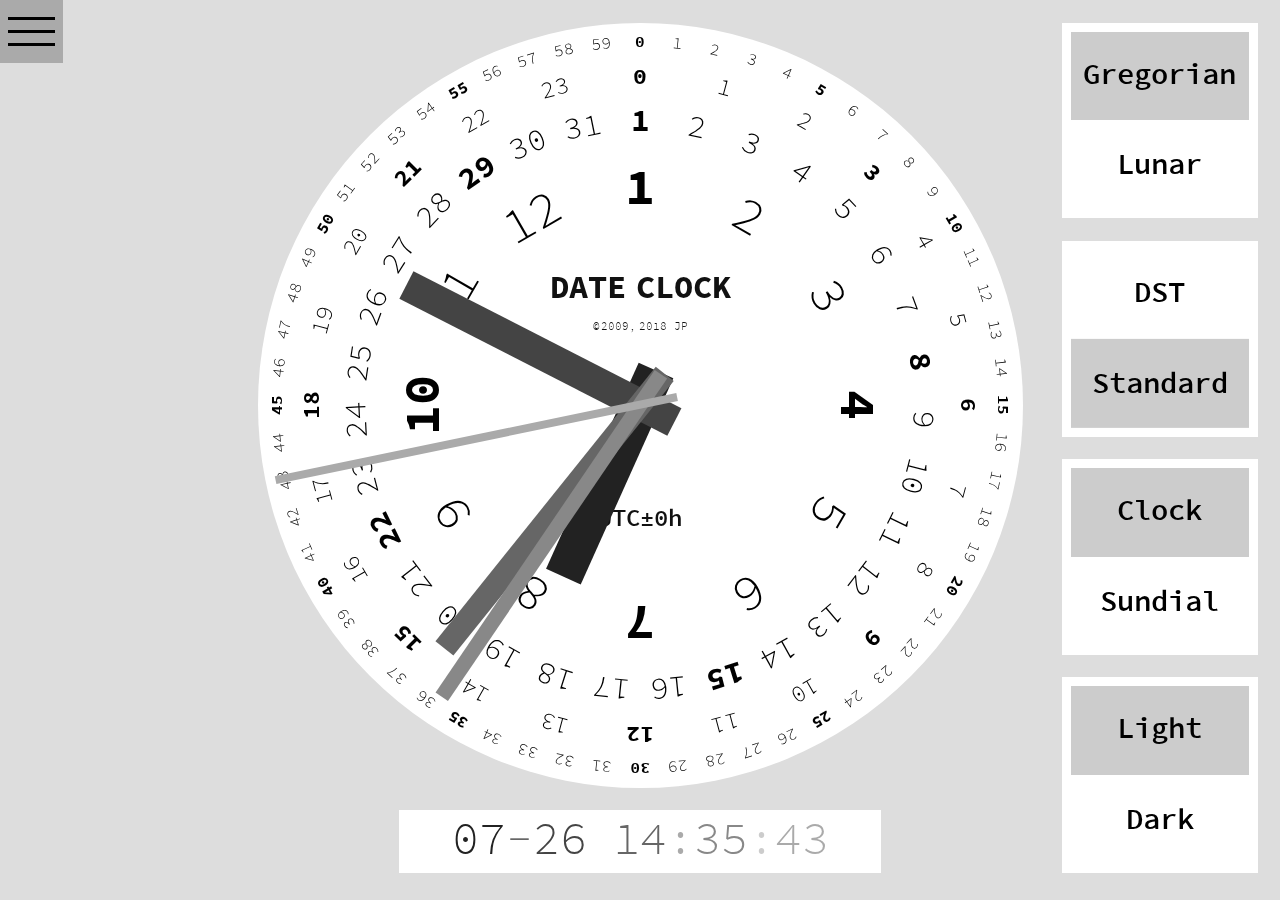
==== commit b8f02055: "Add GitHub link." ====
--- a/index.html
+++ b/index.html
@@ -27,7 +27,7 @@
         <meta name="robots" content="index, follow">
         <meta name="description" content="Touch hands or digits to show names. Toggle time, orientation, and theme. Each dial is centrally aligned on its origin. Lunar year is defined from the first moon to be full after winter solstice, to the last moon to be full on or before winter solstice.">
         <meta name="keywords" content="analog, animated, calendar, cyclic, date clock, daylight saving time, gregorian, holistic, horologe, lunar, moon, natural time, solar, standard time, wristwatch">
-        <meta name="author" content="JP">
+        <meta name="author" content="Jay Pea">
         <link rel="canonical" href="https://dateclock.net/">
         <meta property="og:type" content="website">
         <meta property="og:title" content="Date Clock">
@@ -116,6 +116,7 @@
                 <p class="panel-p panel-link"><a href="mailto:&#100;&#097;&#116;&#101;&#099;&#108;&#111;&#099;&#107;&#064;&#103;&#109;&#097;&#105;&#108;&#046;&#099;&#111;&#109;" target="_blank" title="Email">&#100;&#097;&#116;&#101;&#099;&#108;&#111;&#099;&#107;&#064;&#103;&#109;&#097;&#105;&#108;&#046;&#099;&#111;&#109;</a></p>
                 <p class="panel-p panel-link"><a href="https://twitter.com/DateClock" target="_blank" title="Visit">twitter.com/dateclock</a></p>
                 <p class="panel-p panel-link"><a href="https://www.facebook.com/DateClock/" target="_blank" title="Visit">facebook.com/dateclock</a></p>
+                <p class="panel-p panel-link"><a href="https://github.com/jtheletter/dateclock" target="_blank" title="Visit">github.com/jtheletter/dateclock</a></p>
                 <p class="panel-p panel-link"><a href="https://jtheletter.com/" target="_blank" title="Visit">jtheletter.com</a></p>
                 <p class="panel-p panel-copyright">&#xa9;&#x200A;2009,&#x2004;2018&#x0020;Jay Pea</p>
                 <button class="reset-button" id="reset-button" title="Reset Clock"><small>Reset Clock</small><span></span></button>
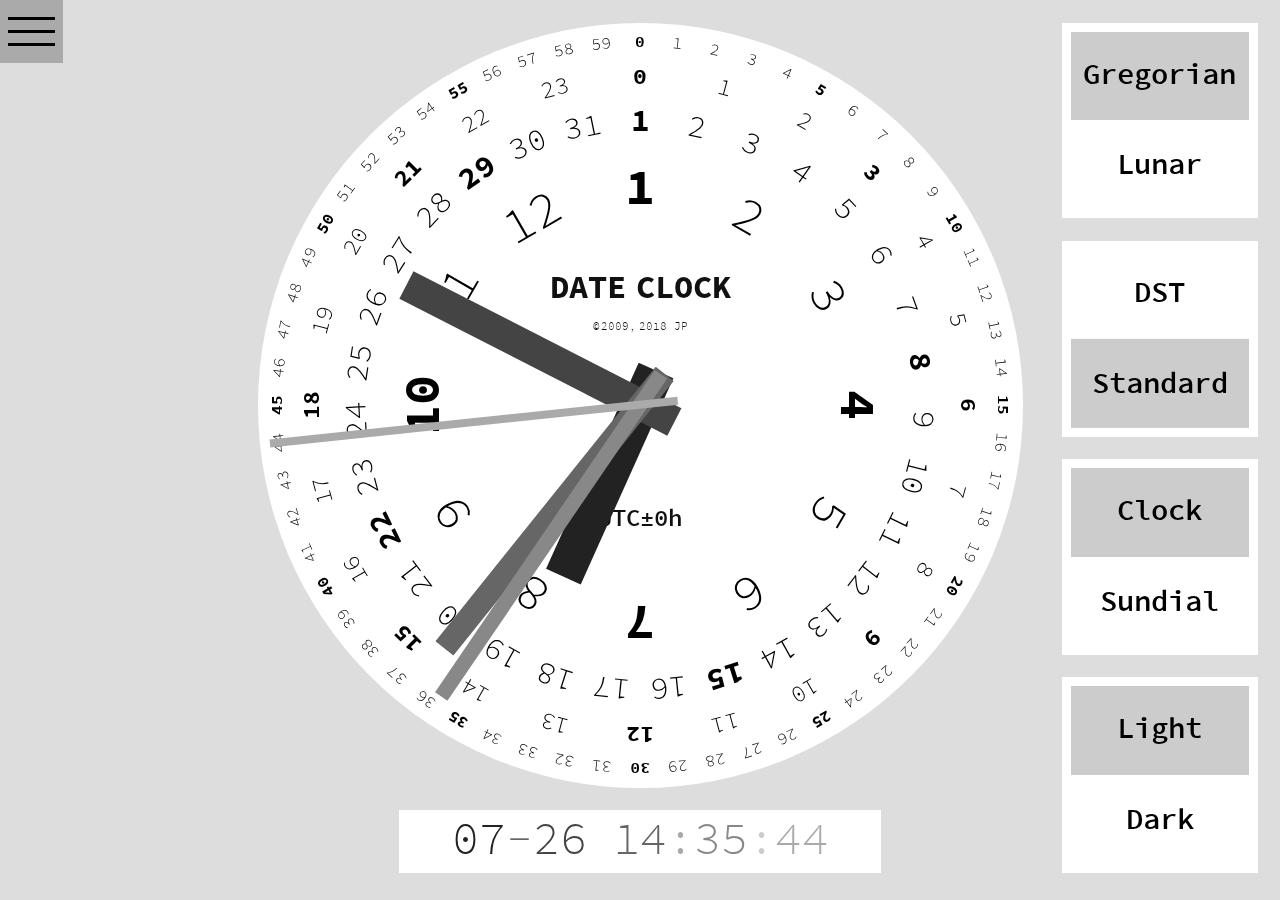
==== commit f79f455f: "Make meta data consistent across both pages." ====
--- a/index.html
+++ b/index.html
@@ -31,10 +31,13 @@
         <link rel="canonical" href="https://dateclock.net/">
         <meta property="og:type" content="website">
         <meta property="og:title" content="Date Clock">
+        <meta property="og:site_name" content="Date Clock">
         <meta property="og:description" content="Analog layers of date and time. An holistic horologe of cyclic progression. Touch hands or digits to show names. Toggle months, time, orientation, and theme. Each dial is centrally aligned on its origin.">
         <meta property="og:url" content="https://dateclock.net/">
         <meta property="og:image" content="https://dateclock.net/dateclock-preview.png">
         <meta property="og:image" content="https://dateclock.net/dateclock-dark-preview.png">
+        <meta property="og:image" content="https://dateclock.net/sketches/dateclock-sketch-1.jpg">
+        <meta property="og:image" content="https://dateclock.net/sketches/dateclock-sketch-2.jpg">
         <meta name="twitter:card" content="summary_large_image">
         <meta name="twitter:title" content="Date Clock">
         <meta name="twitter:description" content="Analog layers of date and time. An holistic horologe of cyclic progression. Toggle time, orientation, and theme.">
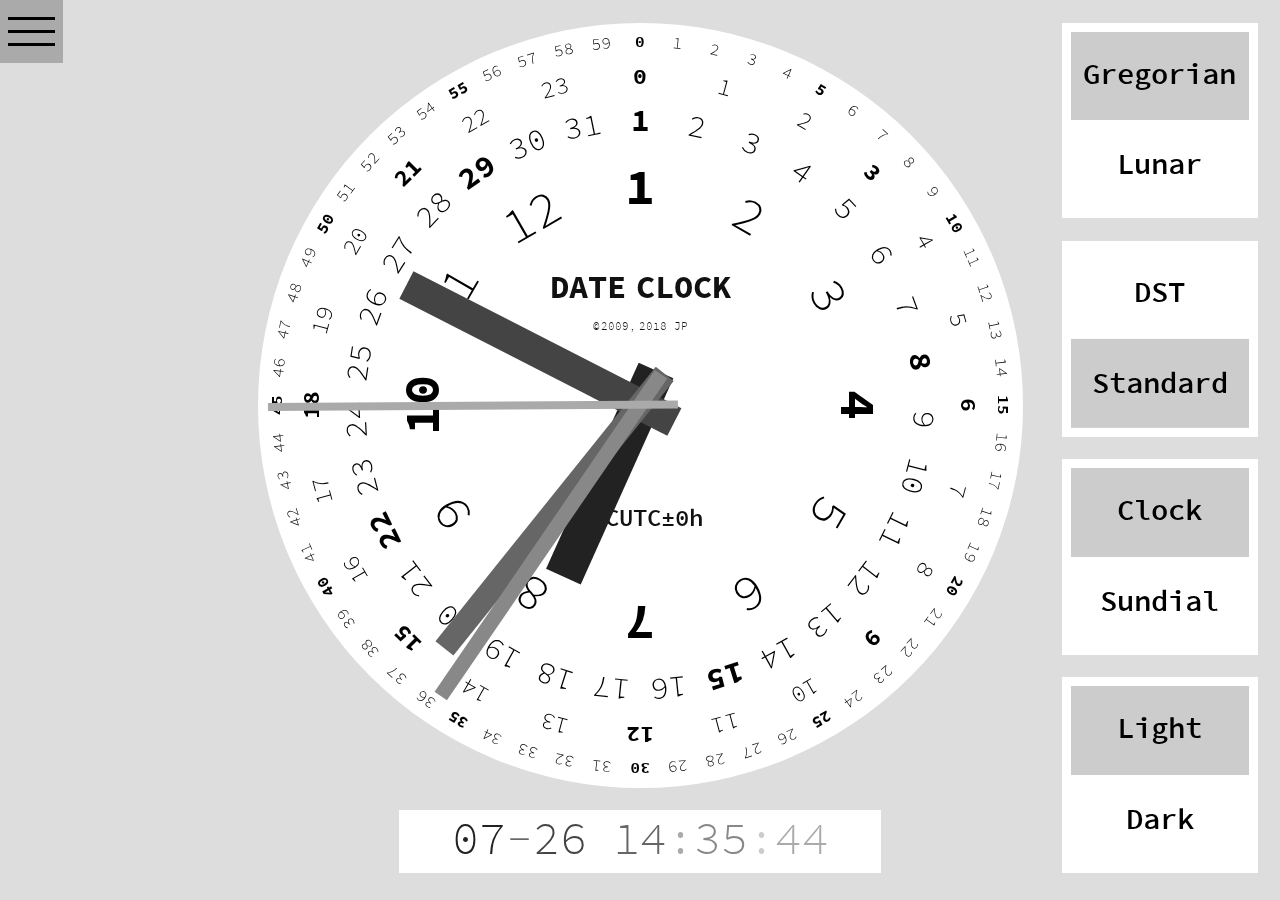
==== commit 5020e716: "Reduce width of social links for phone." ====
--- a/index.html
+++ b/index.html
@@ -117,9 +117,9 @@
                 <p class="panel-p">Lunar year is defined from first moon full af&#xad;ter winter sol&#xad;stice, to last moon full on or before winter solstice.</p>
                 <p class="panel-p">Years with thirteen full moons count the first as zero, so as to leap (tra&#xad;di&#xad;tion&#xad;al blue, belewe, be&#xad;tray&#xad;er moon).</p>
                 <p class="panel-p panel-link"><a href="mailto:&#100;&#097;&#116;&#101;&#099;&#108;&#111;&#099;&#107;&#064;&#103;&#109;&#097;&#105;&#108;&#046;&#099;&#111;&#109;" target="_blank" title="Email">&#100;&#097;&#116;&#101;&#099;&#108;&#111;&#099;&#107;&#064;&#103;&#109;&#097;&#105;&#108;&#046;&#099;&#111;&#109;</a></p>
-                <p class="panel-p panel-link"><a href="https://twitter.com/DateClock" target="_blank" title="Visit">twitter.com/dateclock</a></p>
-                <p class="panel-p panel-link"><a href="https://www.facebook.com/DateClock/" target="_blank" title="Visit">facebook.com/dateclock</a></p>
-                <p class="panel-p panel-link"><a href="https://github.com/jtheletter/dateclock" target="_blank" title="Visit">github.com/jtheletter/dateclock</a></p>
+                <p class="panel-p panel-link"><a href="https://twitter.com/DateClock" target="_blank" title="Visit">twitter</a></p>
+                <p class="panel-p panel-link"><a href="https://www.facebook.com/DateClock/" target="_blank" title="Visit">facebook</a></p>
+                <p class="panel-p panel-link"><a href="https://github.com/jtheletter/dateclock" target="_blank" title="Visit">github</a></p>
                 <p class="panel-p panel-link"><a href="https://jtheletter.com/" target="_blank" title="Visit">jtheletter.com</a></p>
                 <p class="panel-p panel-copyright">&#xa9;&#x200A;2009,&#x2004;2018&#x0020;Jay Pea</p>
                 <button class="reset-button" id="reset-button" title="Reset Clock"><small>Reset Clock</small><span></span></button>
@@ -137,7 +137,7 @@
 
                 <h1 class="dial-brand">DATE&#x2004;CLOCK</h1>
                 <p class="dial-copyright">&#xa9;&#x200A;2009,&#x2004;2018&#x0020;JP</p>
-                <p class="utc-offset" id="utc-offset">UTC&#xb1;0.0h</p>
+                <p class="utc-offset">UTC<span id="utc-offset"></span></p>
             </div>
 
             <div class="display-analog">
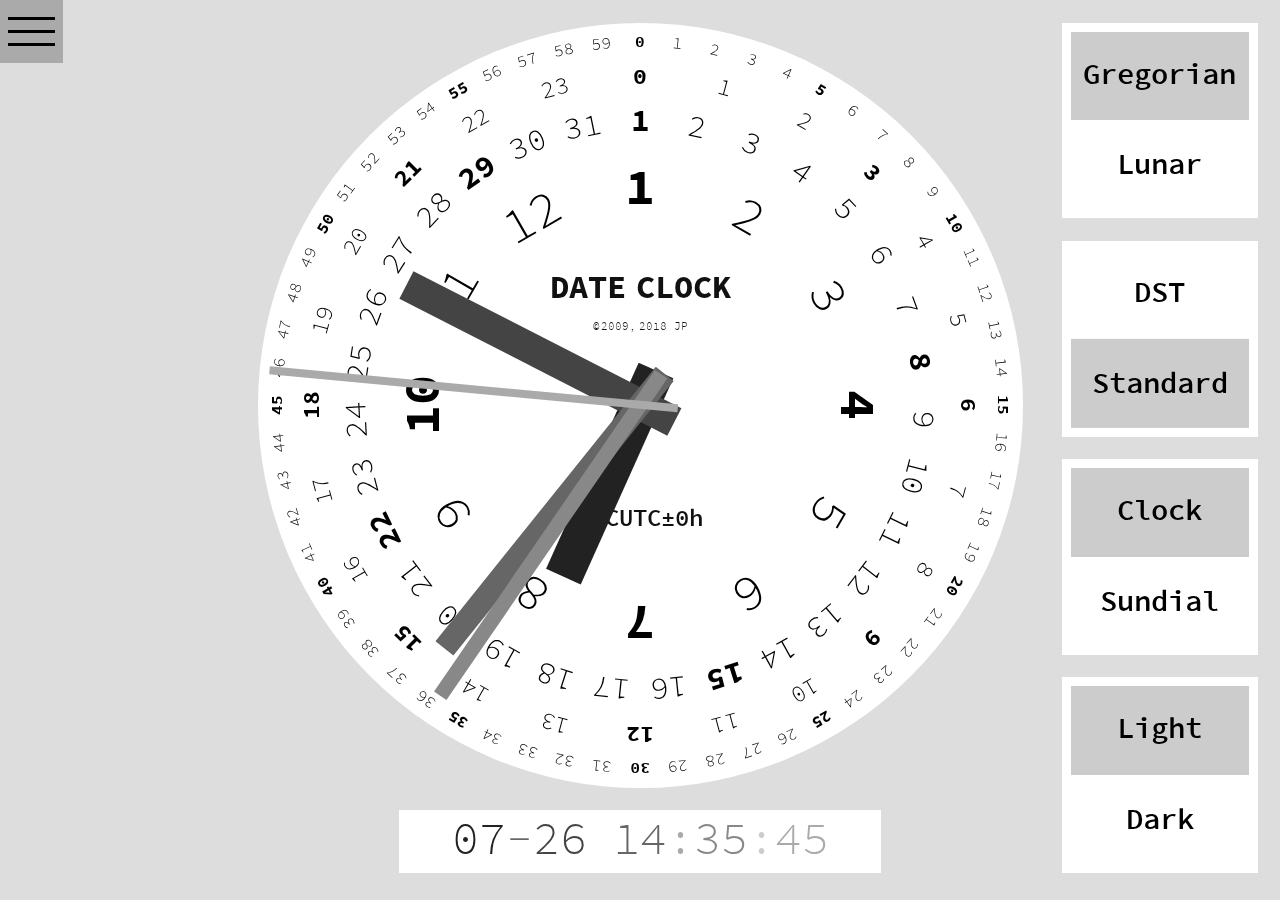
==== commit 30619444: "Update Twitter URLs to X." ====
--- a/index.html
+++ b/index.html
@@ -38,10 +38,12 @@
         <meta property="og:image" content="https://dateclock.net/dateclock-dark-preview.png">
         <meta property="og:image" content="https://dateclock.net/sketches/dateclock-sketch-1.jpg">
         <meta property="og:image" content="https://dateclock.net/sketches/dateclock-sketch-2.jpg">
+        <meta property="og:image" content="https://dateclock.net/sketches/dateclock-sketches.jpg">
         <meta name="twitter:card" content="summary_large_image">
         <meta name="twitter:title" content="Date Clock">
         <meta name="twitter:description" content="Analog layers of date and time. An holistic horologe of cyclic progression. Toggle time, orientation, and theme.">
         <meta name="twitter:site" content="@DateClock">
+        <meta name="twitter:creator" content="@mr_jay_pea">
         <meta name="twitter:image" content="https://dateclock.net/dateclock-preview.png">
         <script type="application/ld+json">
             {
@@ -51,7 +53,7 @@
                 "description": "Analog layers of date and time. An holistic horologe of cyclic progression.",
                 "url": "https://dateclock.net/",
                 "sameAs": [
-                    "https://twitter.com/DateClock",
+                    "https://x.com/DateClock",
                     "https://www.facebook.com/DateClock/"
                 ],
                 "logo": "https://dateclock.net/dateclock-logo-1.png",
@@ -116,14 +118,14 @@
                 </ul>
                 <p class="panel-p">Lunar year is defined from first moon full af&#xad;ter winter sol&#xad;stice, to last moon full on or before winter solstice.</p>
                 <p class="panel-p">Years with thirteen full moons count the first as zero, so as to leap (tra&#xad;di&#xad;tion&#xad;al blue, belewe, be&#xad;tray&#xad;er moon).</p>
-                <p class="panel-p panel-link"><a href="mailto:&#100;&#097;&#116;&#101;&#099;&#108;&#111;&#099;&#107;&#064;&#103;&#109;&#097;&#105;&#108;&#046;&#099;&#111;&#109;" target="_blank" title="Email">&#100;&#097;&#116;&#101;&#099;&#108;&#111;&#099;&#107;&#064;&#103;&#109;&#097;&#105;&#108;&#046;&#099;&#111;&#109;</a></p>
-                <p class="panel-p panel-link"><a href="https://twitter.com/DateClock" target="_blank" title="Visit">twitter</a></p>
-                <p class="panel-p panel-link"><a href="https://www.facebook.com/DateClock/" target="_blank" title="Visit">facebook</a></p>
-                <p class="panel-p panel-link"><a href="https://github.com/jtheletter/dateclock" target="_blank" title="Visit">github</a></p>
+                <p class="panel-p panel-link"><a href="sketches/" title="View">Original Sketches</a></p>
+                <p class="panel-p panel-link"><a href="https://github.com/jtheletter/dateclock" target="_blank" title="Visit">GitHub</a></p>
+                <p class="panel-p panel-link"><a href="https://x.com/DateClock" target="_blank" title="Visit">X</a></p>
+                <p class="panel-p panel-link"><a href="https://www.facebook.com/DateClock/" target="_blank" title="Visit">Facebook</a></p>
+                <p class="panel-p panel-link"><a href="https://calendardial.net/" target="_blank" title="Visit">Lunisolar Calendar&#xa0;Dial</a></p>
                 <p class="panel-p panel-link"><a href="https://jtheletter.com/" target="_blank" title="Visit">jtheletter.com</a></p>
                 <p class="panel-p panel-copyright">&#xa9;&#x200A;2009,&#x2004;2018&#x0020;Jay Pea</p>
                 <button class="reset-button" id="reset-button" title="Reset Clock"><small>Reset Clock</small><span></span></button>
-                <nav style="display:none;"><a href="sketches/index.html" title="View sketches.">Sketches</a></nav>
             </div>
 
             <label class="toggle-label-panel" id="toggle-label-panel" for="toggle-panel" title="View Info"><small>View Info</small><span></span></label>
